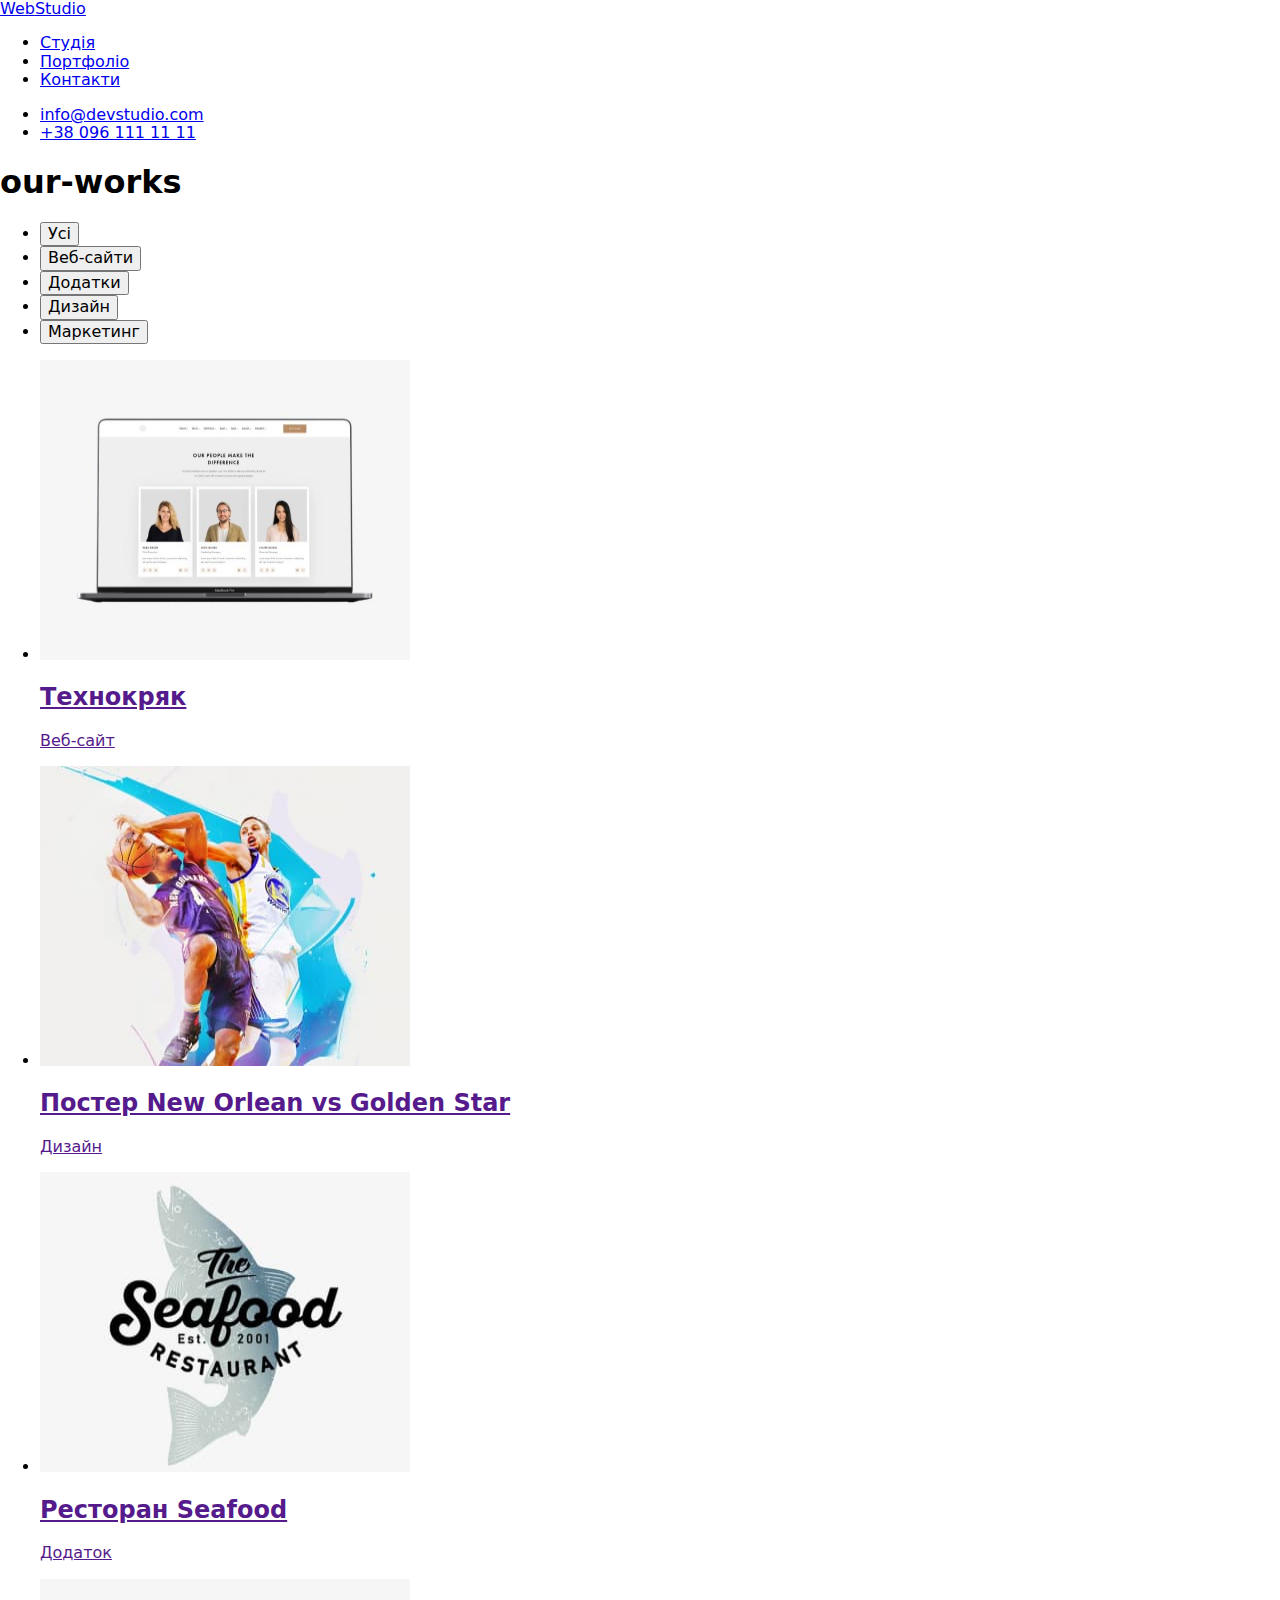
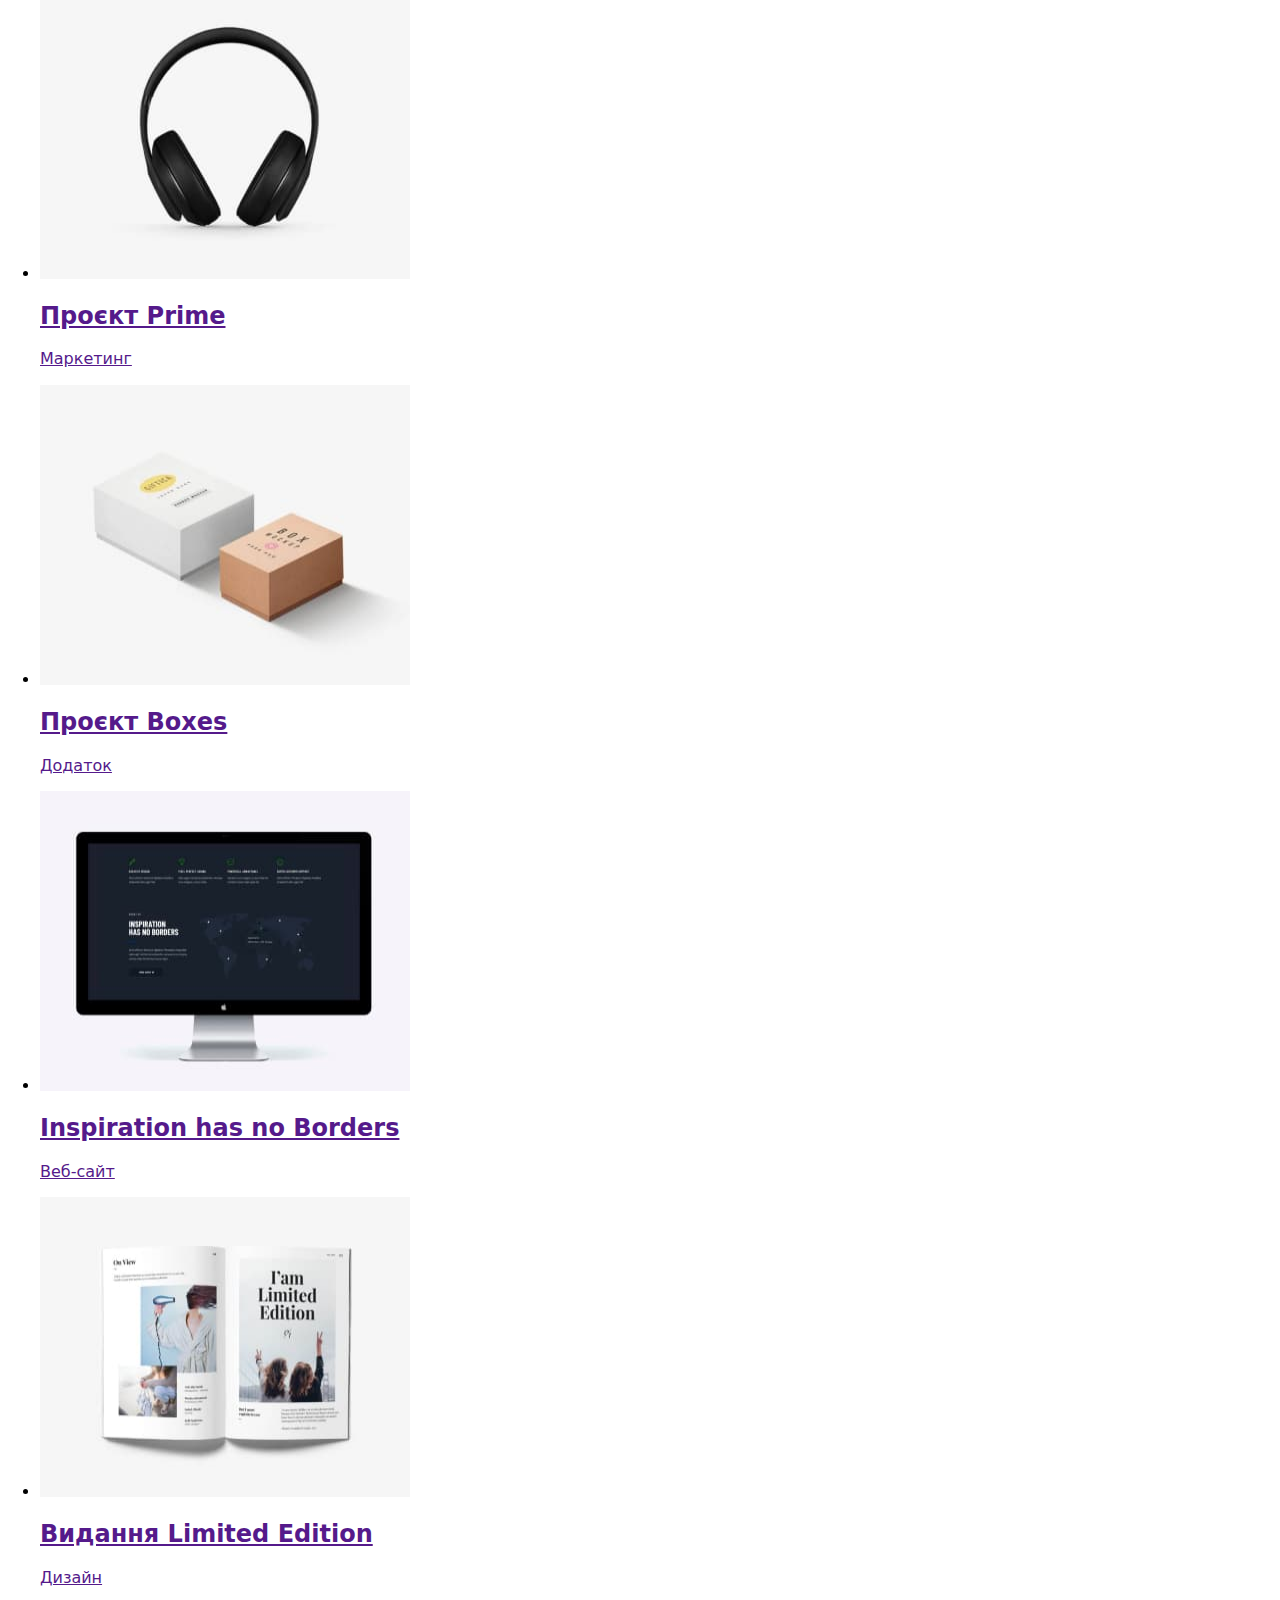
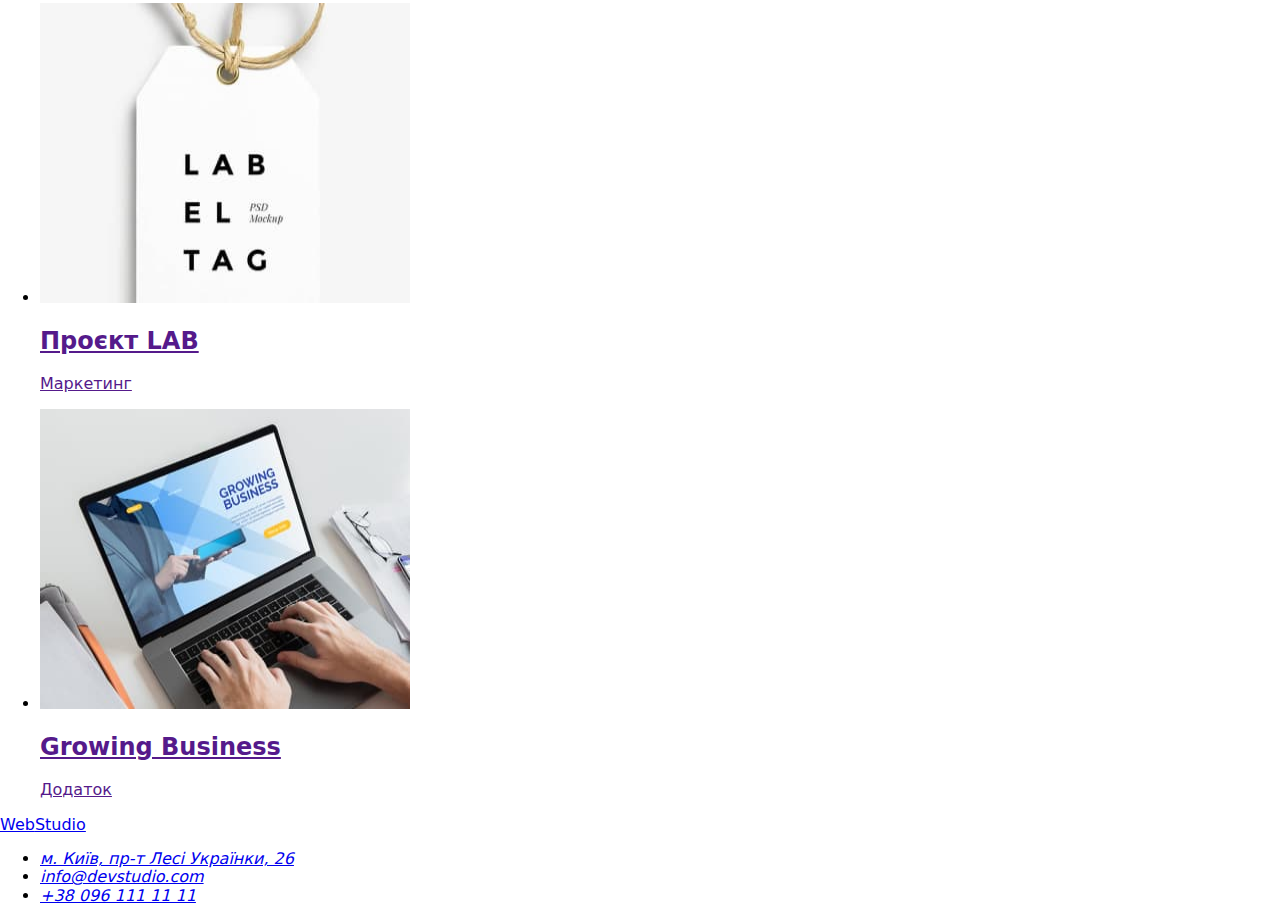
==== portfolio.html @ 29729729 "home-3" ====
<!DOCTYPE html>
<html lang="uk">
    <head>
        <meta charset="UTF-8">
        <meta http-equiv="X-UA-Compatible" content="IE=edge">
        <meta name="viewport" content="width=device-width, initial-scale=1.0">
        <title>Document</title>
        <link rel="preconnect" href="https://fonts.googleapis.com"> 
        <link rel="preconnect" href="https://fonts.gstatic.com" crossorigin> 
        <link href="https://fonts.googleapis.com/css2?family=Homemade+Apple&family=Raleway:wght@700&family=Roboto:wght@400;500;700;900&display=swap" rel="stylesheet">
        <link rel="stylesheet" href="https://cdn.jsdelivr.net/npm/modern-normalize@1.1.0/modern-normalize.min.css">
        <link rel="stylesheet" href="./css/styles.css">
    </head>
    <body>
        <header class="section-header">
            <nav   class="container nav-page">  
            <a class="logo" href="./index.html">Web<span class="logo-studio">Studio</span></a>
                <ul class="site-nav list">
                    <li class="item"> <a class="link" href="./index.html">Студія</a> </li>
                    <li class="item"> <a class="link current" href="./portfolio.html">Портфоліо</a></li>
                    <li class="item"> <a class="link" href="#">Контакти</a></li>
                </ul>
            <ul class="contact-list list">
                <li class="item"><a class="contact" href="mailto:info@devstudio.com">info@devstudio.com </a></li>
                <li class="item"><a class="contact" href="tel:+380961111111">+38 096 111 11 11 </a></li>
            </ul>
            </nav>
            </header>
        </header>
        <!--section projects-->
        <main>
            <section class="section-portfolio">
               <div class="container">
                <h1 class="portfolio-button visually-hidden">our-works</h1>
                <ul class="button-list list">
                    <li class="item"><button type="button" class="button secondary">Усі</button></li>
                    <li class="item"><button type="button" class="button secondary">Веб-сайти</button></li>
                    <li class="item"><button type="button" class="button secondary">Додатки</button></li>
                    <li class="item"><button type="button" class="button secondary">Дизайн</button></li>
                    <li class="item"><button type="button" class="button secondary">Маркетинг</button></li>
                </ul>
                    <ul class="portfolio-list list">
                        <li class="item"> 
                            <a class="portfolio-links" href=""><img  src="img/project-1.jpg"  alt="Технокряк"  width="370"  height="300">
                                <div class="about-projects">
                                    <h2 class="title">Технокряк</h2>
                                    <p class="portfolio-subtitle">Веб-сайт</p>
                                </div>
                            </a>
                        </li>
                        <li class="item">
                            <a class="portfolio-links" href=""><img src="img/project-2.jpg" alt="Постер New Orlean vs Golden Star" width="370" height="300">
                                <div class="about-projects">
                                    <h2 class="title">Постер New Orlean vs Golden Star</h2>
                                    <p class="portfolio-subtitle">Дизайн</p>
                                </div>
                            </a>
                        </li>
                        <li class="item">
                            <a class="portfolio-links" href=""><img src="img/project-3.jpg" alt="Ресторан Seafood" width="370" height="300">
                                <div class="about-projects">
                                    <h2 class="title">Ресторан Seafood</h2>
                                    <p class="portfolio-subtitle">Додаток</p>
                                </div>
                            </a>
                        </li>
                        <li class="item">
                            <a class="portfolio-links" href=""><img src="img/project-4.jpg" alt="Проєкт Prime" width="370" height="300">
                                <div class="about-projects">
                                    <h2 class="title">Проєкт Prime</h2>
                                    <p class="portfolio-subtitle">Маркетинг</p>
                                </div>
                            </a>
                        </li>
                        <li class="item">
                            <a class="portfolio-links" href=""><img src="img/project-5.jpg" alt="Проєкт Boxes" width="370" height="300">
                                <div class="about-projects">
                                    <h2 class="title">Проєкт Boxes</h2>
                                    <p class="portfolio-subtitle">Додаток</p>
                                </div>
                            </a>           
                        </li>
                        <li class="item">
                            <a class="portfolio-links" href=""><img src="img/project-6.jpg" alt="Inspiration has no Borders" width="370" height="300">
                                <div class="about-projects">
                                    <h2 class="title">Inspiration has no Borders</h2>
                                    <p class="portfolio-subtitle">Веб-сайт</p>
                                </div>
                            </a>
                        </li>
                        <li class="item">
                            <a class="portfolio-links" href=""><img src="img/project-7.jpg" alt="Видання Limited Edition" width="370" height="300">
                                <div class="about-projects">
                                    <h2 class="title">Видання Limited Edition</h2>
                                    <p class="portfolio-subtitle" >Дизайн</p>
                                </div>
                            </a>
                        </li>
                        <li class="item">
                            <a class="portfolio-links" href=""><img src="img/project-8.jpg" alt="Проєкт LAB" width="370" height="300">
                                <div class="about-projects"> 
                                    <h2 class="title">Проєкт LAB</h2>
                                    <p class="portfolio-subtitle">Маркетинг</p>
                                </div>
                            </a>
                          </li>
                        <li class="item">
                            <a class="portfolio-links" href=""><img src="img/project-9.jpg" alt="Growing Business" width="370" height="300">
                                <div class="about-projects">
                                    <h2 class="title">Growing Business</h2>
                                    <p class="portfolio-subtitle">Додаток</p>
                                </div>
                            </a>
                        </li> 
                    </ul>
               </div>
                
            </section>
            
        </main>
    <!--footer-->
    <footer class="section-footer">
        <div class="container">
          <a class="footer-logo" href="./index.html">Web<span class="footer-studio">Studio</span></a>
          <address class="address">
              <ul class="address-list list">
                  <li class="footer-item"><a class="address-link" href="https://goo.gl/maps/UXaTp1BrpEmgEW7">м. Київ, пр-т Лесі Українки, 26</a></li>
                  <li class="footer-item"><a class="footer-contact" href="mailto:info@devstudio.com">info@devstudio.com </a></li>
                  <li class="footer-item"><a class="footer-contact" href="tel:+380961111111">+38 096 111 11 11 </a></li>
              </ul>
          </address>
        </div>
      </footer>
  </body>
  
  </html>
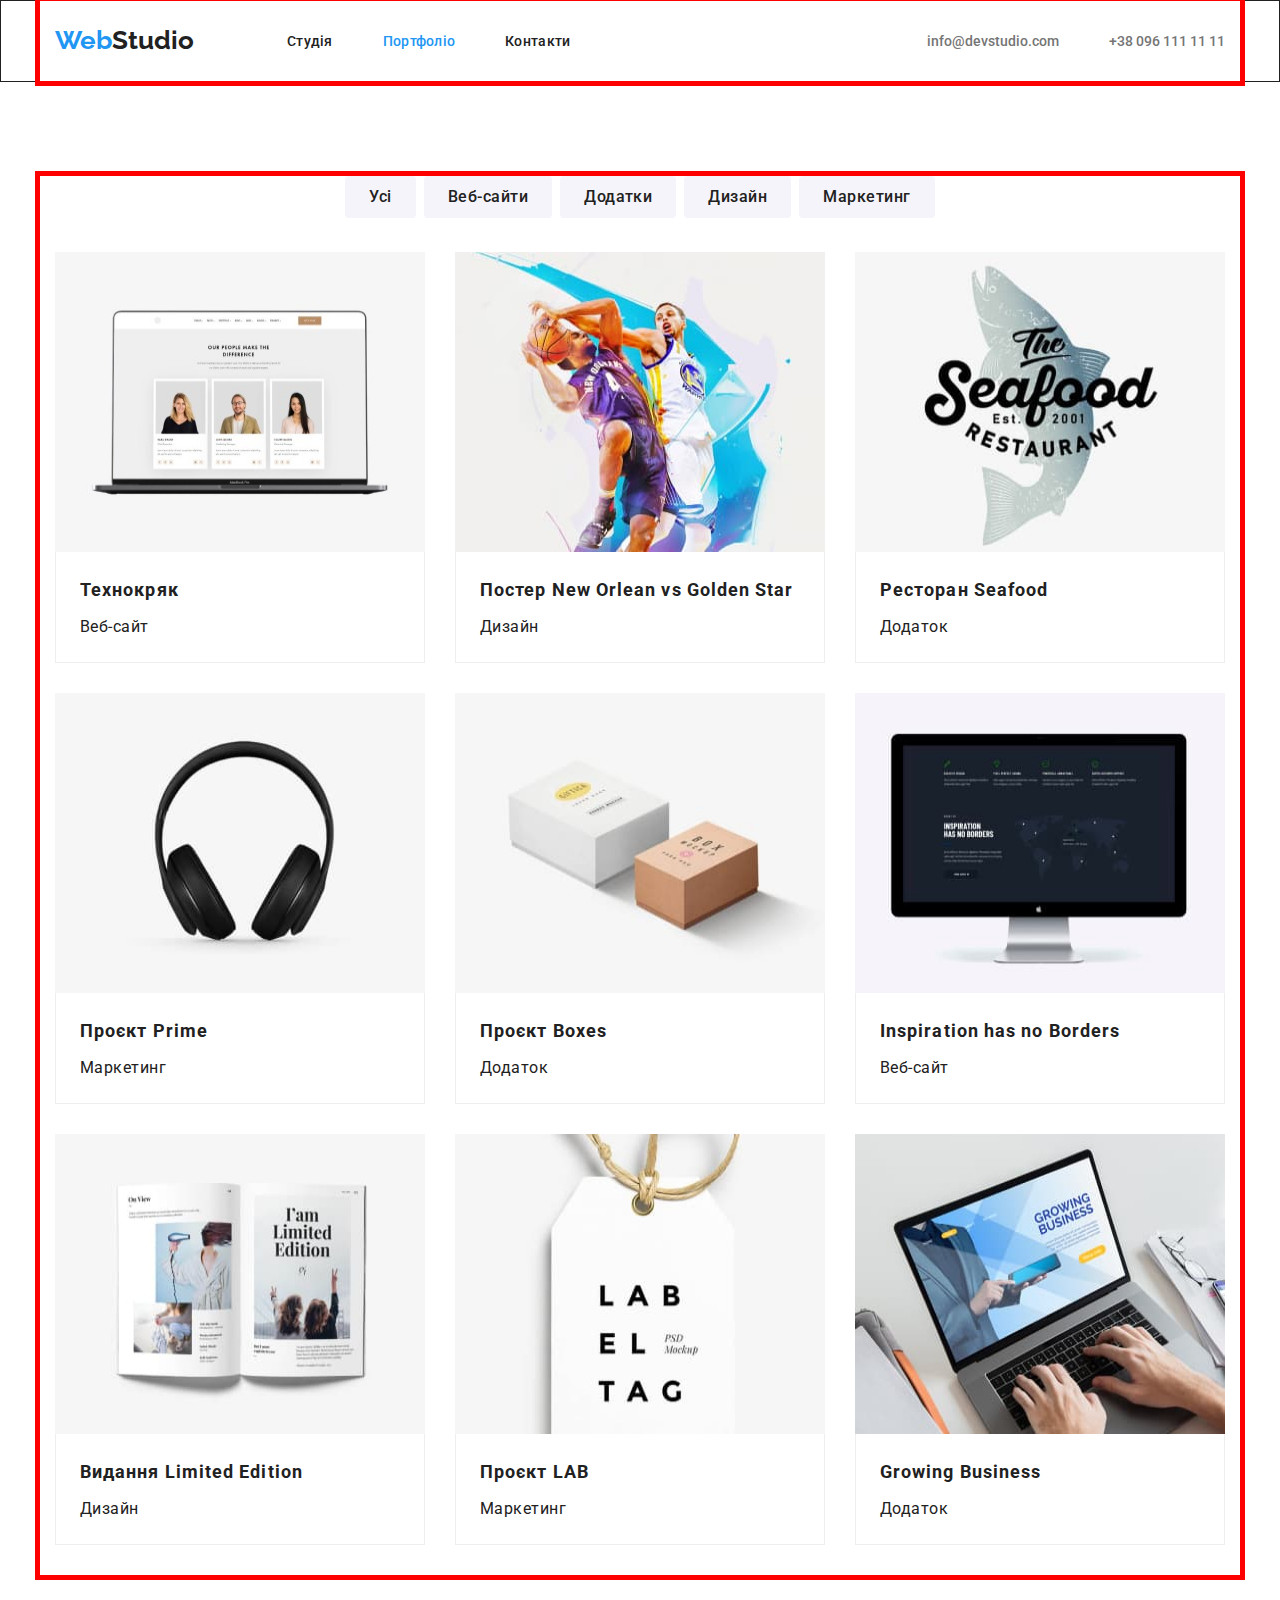
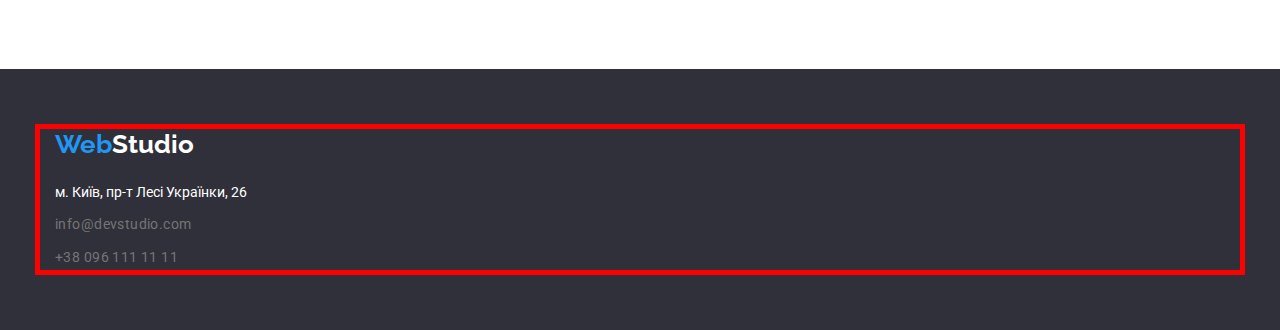
==== commit b2a26490: "home-work33" ====
--- a/portfolio.html
+++ b/portfolio.html
@@ -9,7 +9,7 @@
         <link rel="preconnect" href="https://fonts.gstatic.com" crossorigin> 
         <link href="https://fonts.googleapis.com/css2?family=Homemade+Apple&family=Raleway:wght@700&family=Roboto:wght@400;500;700;900&display=swap" rel="stylesheet">
         <link rel="stylesheet" href="https://cdn.jsdelivr.net/npm/modern-normalize@1.1.0/modern-normalize.min.css">
-        <link rel="stylesheet" href="./css/styles.css">
+        <link rel="stylesheet" href="./css/style.css">
     </head>
     <body>
         <header class="section-header">
--- a/css/style.css
+++ b/css/style.css
@@ -0,0 +1,390 @@
+:root{
+    --primery-text-color:#212121;
+    --secondery-text-color:#757575;
+    --accent-text-color: #2196F3;
+    --white-text-color: #FFFFFF;
+    --main-background-color: #F5F5F5;
+    --secondery-background-color: #2F303A;
+    --button-background-color: #F5F4FA;
+}
+body{
+    color:var(--primery-text-color);
+    background-color:var(--white-text-color);
+    font-family: Roboto, sans-serif;}
+.list{
+    list-style: none;
+    margin: 0;
+    padding: 0;
+}
+h1, h2,h3,p{
+    margin-bottom: 0;
+    margin-top: 0;
+}
+img{
+    display: block;
+}
+             /* LOGO */
+.logo{
+    padding-top: 24px;
+    padding-bottom: 25px;
+    color: var(--accent-text-color);
+    font-family: Raleway, sans-serif;
+    font-weight: 700;
+    font-size: 26px;
+    line-height: 1.2;
+    text-decoration: none;
+}
+.logo-studio{ 
+    color: var(--primery-text-color);
+}
+
+
+.section-header{
+border: 1px solid var(--primery-text-color);
+}
+
+     /* NAVIGATION */
+.nav-page{
+    display: flex;
+    align-items: center;
+}
+.site-nav{
+    display:flex;
+    margin-left: 93px;
+}
+.site-nav .item + .item {
+    margin-left: 50px;
+  }
+.site-nav .link{
+    display: block;
+    padding: 32px 0;
+    color: var(--primery-text-color);
+    font-weight: 500;
+    font-size: 14px;
+    line-height: 1.15;
+    letter-spacing: 0.02em;
+    text-decoration: none;
+}
+.site-nav .link:hover,
+.site-nav .link:focus{
+    color: var(--accent-text-color);
+}
+.site-nav .link.current {
+     color: var(--accent-text-color);
+}
+        /* CONTACTS */
+.contact-list{
+    display: flex;
+    margin-left: auto;
+}
+.contact-list .item + .item{
+    margin-left: 50px;
+}
+.contact:hover, .contact:focus{
+    color:var(--accent-text-color);
+}
+.contact{
+    color: var(--secondery-text-color);
+    font-weight: 500;
+    font-size: 14px;
+    line-height: 16px;
+    letter-spacing: 1.15;
+    text-decoration: none;
+    font-style: normal;
+}
+ /* hero- секція головна в шапці */
+ .section-hero{
+    padding: 200px 0;
+    text-align: center; 
+    color: var(--white-text-color);
+    background-color: var(--secondery-background-color);
+}
+.hero-title{
+    margin-top: 0;
+    margin-bottom: 30px;
+    margin-left: auto;
+    margin-right: auto;
+    width: 696px;
+    font-weight: 900;
+    font-size: 44px;
+    line-height: 1.36;
+    text-align: center;
+    letter-spacing: 0.06em;
+    text-transform: uppercase;
+}
+  
+/* sections-секції */
+.section-feature{
+    padding-top: 94px;
+    padding-bottom: 94px;
+    }
+ .feature-list{
+    display: flex;  
+ 
+ }
+ .feature-item{
+    margin-right:30px;
+    width: 270px;
+ }
+
+ .feature-item:last-child {
+    margin-right: 0;
+ }
+    
+.feature-list .title{
+    color:var(--primery-text-color);   
+    margin-top: 0;
+    margin-bottom: 10px ;
+    font-size: 14px;
+    line-height: 1.14;
+    letter-spacing: 0.03em;
+}
+.feauture-subtitle{
+    color:var(--secondery-text-color);
+    font-style: normal;
+    font-weight: 400;
+    font-size: 14px;
+    line-height: 1.71;    
+    letter-spacing: 0.03em;
+   }
+
+/* SECTION-WORK */
+.section-work{
+    padding-bottom: 94px;
+}
+.work-title{
+    margin-bottom: 50px;
+    color: var(--primery-text-color);
+    font-weight: 700;
+    font-size: 36px;
+    line-height: 1.16;
+    text-align: center;
+    letter-spacing: 0.03em;
+}
+.work-list{
+    display: flex;
+    justify-content: space-between;
+}
+/* .work-list .item + .item{
+    margin-left: 30px;
+} */
+
+/* OUR TEAM */
+.section-team{
+    background-color: var(--button-background-color);
+    padding-bottom: 94px;
+    padding-top: 94px;
+}
+.team-title{
+    padding-bottom: 50px;
+    color: var(--primery-text-color);
+    font-weight: 700;
+    font-size: 36px;
+    text-align: center;
+    letter-spacing: 0.03em;
+}
+.team-list{
+display: flex;
+}
+.team-list .item{
+  display: block;
+}
+.team-list .item + .item{
+    margin-left: 30px;
+}
+.about-team{
+    background-color: var(--white-text-color);
+    padding-top: 30px;
+    padding-bottom: 30px;
+    border-radius: 0px 0px 4px 4px;
+}
+.item-title{
+    color:var(--primery-text-color);
+    font-weight: 500;
+    font-size: 16px;
+    line-height: 1.18;
+    text-align: center;
+    letter-spacing: 0.03em;
+    
+}
+.subtitle{
+    margin-top: 10px;
+    color:var(--secondery-text-color);
+    font-weight: 400;
+    font-size: 16px;
+    line-height: 1.18;
+    text-align: center;
+    letter-spacing: 0.03em;
+    }
+/*portfolio*/
+.about-projects .title{
+    margin-bottom: 4px;;
+}
+.portfolio-subtitle{
+    font-weight: 400;
+    font-size: 16px;
+    line-height: 1.88;
+    letter-spacing: 0.03em;
+}
+.section-portfolio{
+    padding-top: 94px;
+    padding-bottom:94px;
+}
+.portfolio-list{
+    display: flex;
+    flex-wrap: wrap;
+    justify-content: space-between;
+  
+}
+   
+/* .portfolio-list .item{
+    margin-right: 30px;
+    margin-bottom: 30px;
+}
+.portfolio-list .item:nth-child(3n){
+margin-right: 0px;
+}
+.portfolio-list .item:nth-last-child(-n+3){
+margin-bottom: 0%;
+}  */
+.about-projects{
+    margin-bottom: 30px;
+    padding:20px 24px;
+    border-left: 1px solid #EEEEEE;
+    border-right: 1px solid #EEEEEE;
+    border-bottom: 1px solid #EEEEEE;
+
+}
+.portfolio-links{
+    color:var(--primery-text-color);
+    text-decoration: none;
+}
+
+.portfolio-links .title{
+    font-size: 18px;
+    line-height: 2;
+    letter-spacing: 0.06em;
+
+}
+/* footer-підвал */
+.footer-logo{
+    color: var(--accent-text-color);
+    font-family: Raleway, sans-serif;
+    font-weight: 700;
+    font-size: 26px;
+    line-height: 1.2;
+    text-decoration: none;
+}
+.footer-studio{
+    color: var(--white-text-color);
+}
+.section-footer{
+    padding-top:60px;
+    padding-bottom: 60px;
+    color: var(--white-text-color);
+    background-color: var(--secondery-background-color);
+}
+.address{margin-top: 20px;
+
+}
+.address-link{
+    color: var(--white-text-color);
+    font-size: 14px;
+    line-height: 1.7;
+    font-style: normal;
+    text-decoration: none;
+}
+.address-link:hover,
+.address-link:focus{
+    color: var(--accent-text-color);
+}
+.footer-item{
+    margin-bottom: 9px;}
+.footer-item:last-child{
+        margin-bottom: 0px;
+    }
+
+.footer-contact{
+    color: var(--secondery-text-color);
+    font-weight: 400;
+    font-size: 14px;
+    line-height: 1.71;
+    letter-spacing: 0.03em;
+    text-decoration: none;
+    font-style: normal;
+    }
+    .footer-contact:hover, .contact:focus{
+        color:var(--accent-text-color);
+    }
+
+/* buttons */
+.button-list{
+    display: flex;
+    justify-content:center;
+    align-items: center;
+    margin-bottom: 34px;
+}
+.button{
+    font-family: inherit;
+    color: var(--white-text-color);
+    background-color: var(--accent-text-color);
+    text-align: center;  
+    cursor: pointer;
+    border-radius: 4px;
+    border-color: transparent;
+} 
+
+.button.primery{ 
+    padding: 10px 32px;
+    font-weight: 700;
+    font-size: 16px;
+    line-height: 1.9;
+    letter-spacing: 0.06em;
+    border-radius: 4px;
+    border-color: var(--accent-text-color)
+} 
+
+
+.button.secondary{
+    padding: 6px 22px;
+    margin-top: 0;
+    font-weight: 500;
+    font-size: 16px;
+    line-height: 1.62;
+    text-align: center;
+    letter-spacing: 0.03em;
+    color: var(--primery-text-color);
+    background-color: var(--button-background-color);
+    border-radius: 4px;
+} 
+.button-list .item +.item{
+    margin-left: 8px;
+}
+
+.button.secondary:hover,
+.button.secondary:focus{
+    color: var(--white-text-color);
+    background-color: var(--accent-text-color);
+}
+.visually-hidden {
+    position: absolute;
+    width: 1px;
+    height: 1px;
+    margin: -1px;
+    border: 0;
+    padding: 0;
+    
+    white-space: nowrap;
+    clip-path: inset(100%);
+    clip: rect(0 0 0 0);
+    overflow: hidden;
+  }
+
+  .container{
+    align-items: center;
+    margin:auto;
+    width: 1200px;
+    padding-left: 15px;
+    padding-right: 15px;
+    outline: 5px solid red;
+ }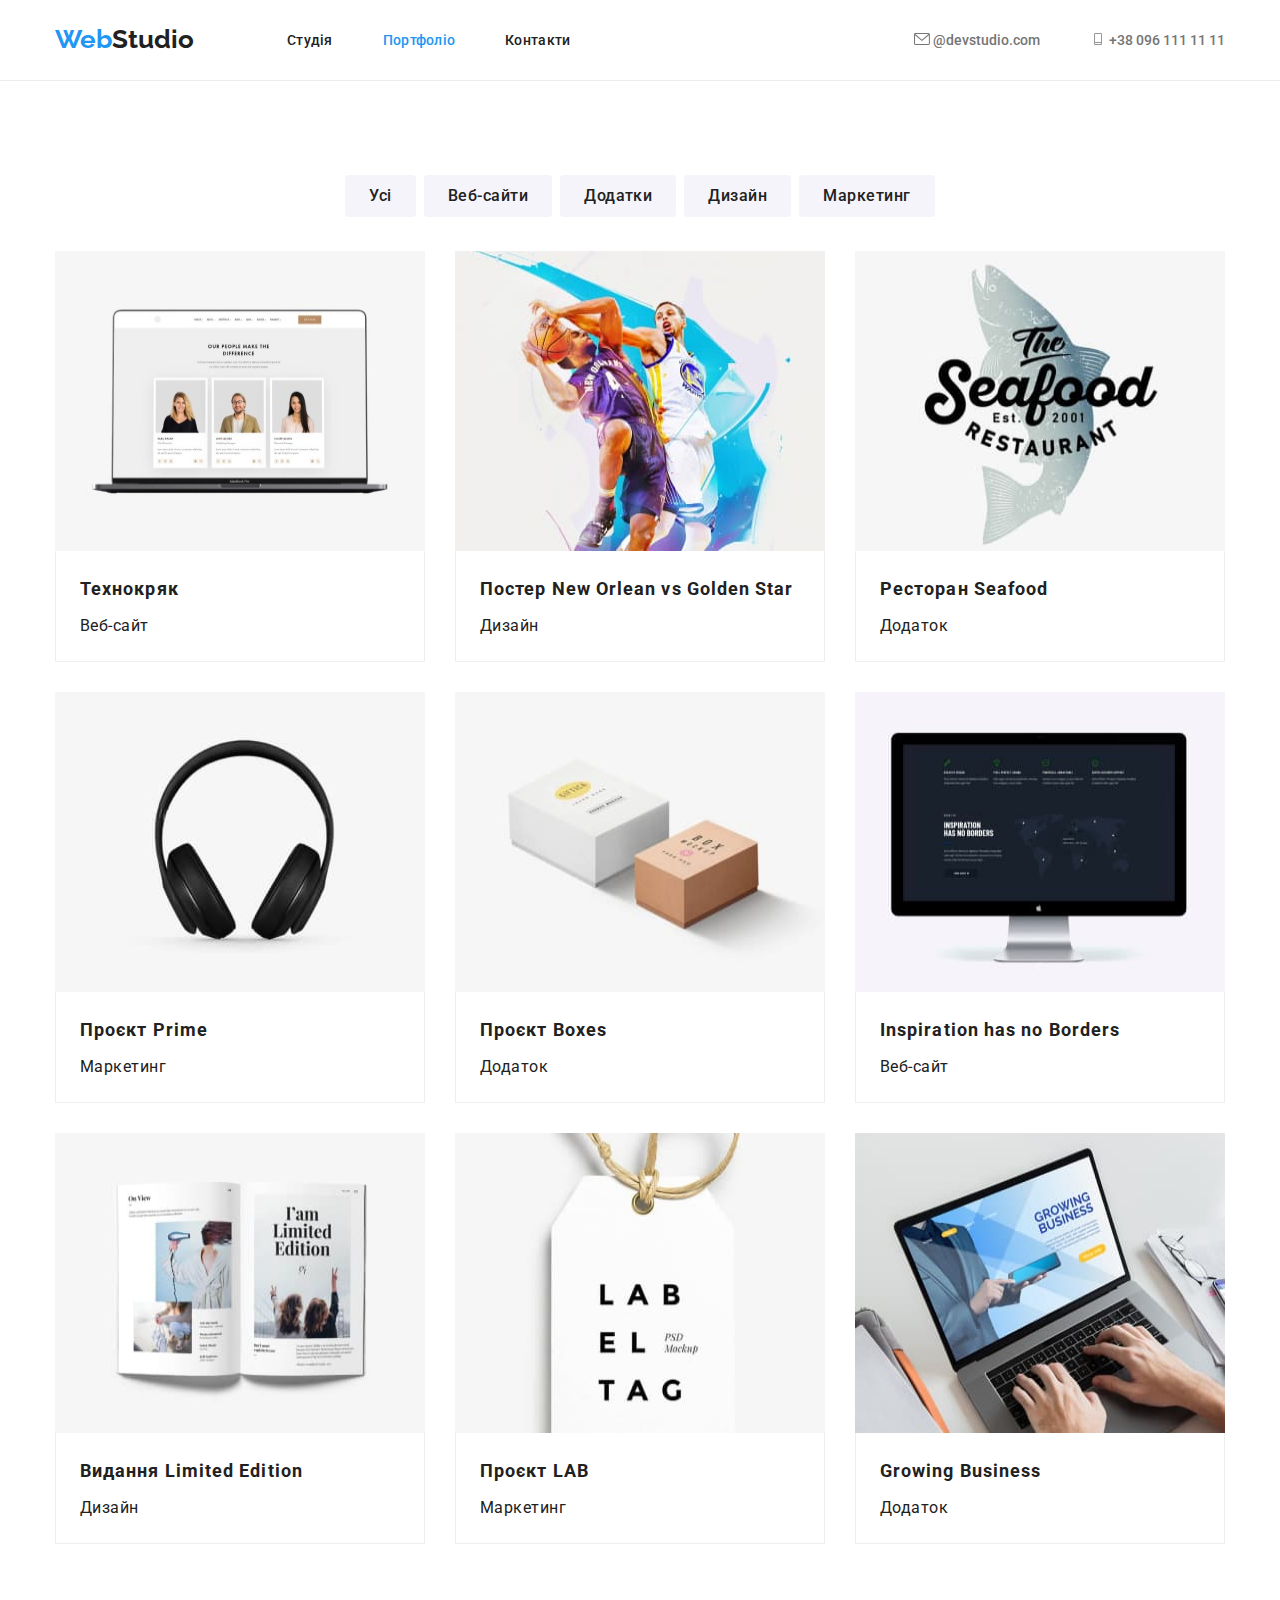
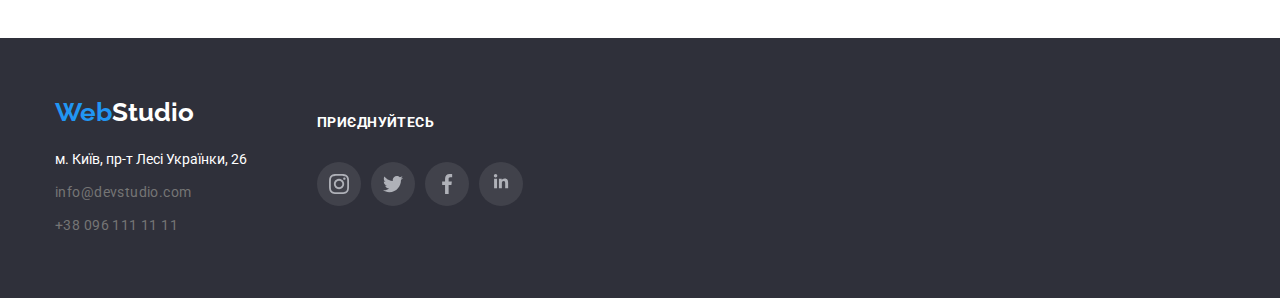
==== commit 007c9931: "home-work4/1" ====
--- a/portfolio.html
+++ b/portfolio.html
@@ -20,10 +20,24 @@
                     <li class="item"> <a class="link current" href="./portfolio.html">Портфоліо</a></li>
                     <li class="item"> <a class="link" href="#">Контакти</a></li>
                 </ul>
-            <ul class="contact-list list">
-                <li class="item"><a class="contact" href="mailto:info@devstudio.com">info@devstudio.com </a></li>
-                <li class="item"><a class="contact" href="tel:+380961111111">+38 096 111 11 11 </a></li>
-            </ul>
+                <ul class="contact-list list">
+                    <li class="item">
+                      <a class="contact" href="mailto:info@devstudio.com">
+                          <svg class="mail-icon" width="16" height="12">
+                              <use href="./img/icons.svg#icon-mail"></use>
+                          </svg>
+                          <span>@devstudio.com</span>
+                      </a>
+                    </li>
+                    <li class="item">
+                      <a class="contact" href="tel:+380961111111">
+                          <svg class="phone-icon" width="16" height="12">
+                              <use href="./img/icons.svg#icon-phone"></use>
+                          </svg>
+                          <span>+38 096 111 11 11 </span>
+                      </a>
+                    </li>
+                  </ul>
             </nav>
             </header>
         </header>
@@ -118,18 +132,54 @@
             </section>
             
         </main>
-    <!--footer-->
-    <footer class="section-footer">
-        <div class="container">
-          <a class="footer-logo" href="./index.html">Web<span class="footer-studio">Studio</span></a>
-          <address class="address">
-              <ul class="address-list list">
-                  <li class="footer-item"><a class="address-link" href="https://goo.gl/maps/UXaTp1BrpEmgEW7">м. Київ, пр-т Лесі Українки, 26</a></li>
-                  <li class="footer-item"><a class="footer-contact" href="mailto:info@devstudio.com">info@devstudio.com </a></li>
-                  <li class="footer-item"><a class="footer-contact" href="tel:+380961111111">+38 096 111 11 11 </a></li>
-              </ul>
-          </address>
+       <!--footer-->
+       <footer class="section-footer">
+        <div class="container footer">
+          <section class="fotter-nav">
+              <a class="footer-logo" href="./index.html">Web<span class="footer-studio">Studio</span></a>
+              <address class="address">
+                  <ul class="address-list list">
+                      <li class="footer-item"><a class="address-link" href="https://goo.gl/maps/UXaTp1BrpEmgEW7">м. Київ, пр-т Лесі Українки, 26</a></li>
+                      <li class="footer-item"><a class="footer-contact" href="mailto:info@devstudio.com">info@devstudio.com </a></li>
+                      <li class="footer-item"><a class="footer-contact" href="tel:+380961111111">+38 096 111 11 11 </a></li>
+                  </ul>
+              </address>
+          </section>
+          <div class="join-up">
+                  <h3 class="join-tittle">приєднуйтесь</h3>
+               <ul class="social-list">
+                  <li class="social-item list">
+                      <a href="" class="social-link footer link">
+                          <svg class="social-icons" width="20" height="20">
+                              <use href="./img/icons.svg#icon-instagram"></use>
+                          </svg>
+                      </a>
+                  </li>
+                  <li class="social-item list">
+                      <a href="" class="social-link footer link">
+                          <svg class="social-icons" width="20" height="20">
+                              <use href="./img/icons.svg#icon-twitter"></use>
+                          </svg>
+                      </a>
+                  </li>
+                  <li class="social-item list">
+                      <a href="" class="social-link  footer link">
+                          <svg class="social-icons" width="20" height="20">
+                              <use href="./img/icons.svg#icon-facebook"></use>
+                          </svg>
+                      </a>
+                  </li>
+                  <li class="social-item list">
+                      <a href="" class="social-link  footer link">
+                          <svg class="social-icons" width="20" height="20">
+                              <use href="./img/icons.svg#icon-linkedin"></use>
+                          </svg>
+                      </a>
+                  </li>
+               </ul>
+               </div>
         </div>
+        
       </footer>
   </body>
   
--- a/css/style.css
+++ b/css/style.css
@@ -1,3 +1,4 @@
+
 :root{
     --primery-text-color:#212121;
     --secondery-text-color:#757575;
@@ -6,6 +7,7 @@
     --main-background-color: #F5F5F5;
     --secondery-background-color: #2F303A;
     --button-background-color: #F5F4FA;
+    --icons-main-color: #AFB1B8;
 }
 body{
     color:var(--primery-text-color);
@@ -40,7 +42,7 @@
 
 
 .section-header{
-border: 1px solid var(--primery-text-color);
+border-bottom: 1px solid #ECECEC;
 }
 
      /* NAVIGATION */
@@ -76,12 +78,17 @@
 .contact-list{
     display: flex;
     margin-left: auto;
+    align-items: ;
 }
 .contact-list .item + .item{
     margin-left: 50px;
 }
-.contact:hover, .contact:focus{
+.contact:hover, 
+.contact:focus{
     color:var(--accent-text-color);
+}
+.mail-icon, .phone-icon{
+    fill:currentColor;
 }
 .contact{
     color: var(--secondery-text-color);
@@ -92,12 +99,25 @@
     text-decoration: none;
     font-style: normal;
 }
+
  /* hero- секція головна в шапці */
  .section-hero{
+    margin: auto;
     padding: 200px 0;
     text-align: center; 
+
+     max-width: 1600px;
+     max-height: 600px; 
     color: var(--white-text-color);
-    background-color: var(--secondery-background-color);
+    background-color: #C4C4C4;
+    background-image:linear-gradient(
+        rgba(47, 48, 58, 0.4),
+        rgba(47, 48, 58, 0.4)
+        ),
+    url(/img/hero-bg.jpg);
+    background-repeat: no-repeat;
+    background-position: center;
+    
 }
 .hero-title{
     margin-top: 0;
@@ -130,6 +150,29 @@
  .feature-item:last-child {
     margin-right: 0;
  }
+ .feature-item::before{
+    margin-bottom: 30px;
+    display: block;
+    content: '';
+    height: 120px;
+    background:var(--button-background-color);
+    border-radius: 4px;
+    background-repeat: no-repeat;
+    background-position: center;
+ }
+  .icon-antenna::before{
+    background-image: url(../img/bg-antenna.svg);
+ }
+ .icon-clock::before{
+    background-image: url(../img/bg-clock.svg);
+ }
+ .icon-diagram::before{
+    background-image: url(../img/bg-diagram.svg);
+ }
+ .icon-astronaut::before{
+    background-image: url(../img/bg-astronaut.svg);
+ }
+ 
     
 .feature-list .title{
     color:var(--primery-text-color);   
@@ -174,6 +217,8 @@
     background-color: var(--button-background-color);
     padding-bottom: 94px;
     padding-top: 94px;
+    max-width: 1600px;
+    margin: auto;
 }
 .team-title{
     padding-bottom: 50px;
@@ -192,6 +237,7 @@
 .team-list .item + .item{
     margin-left: 30px;
 }
+
 .about-team{
     background-color: var(--white-text-color);
     padding-top: 30px;
@@ -216,6 +262,88 @@
     text-align: center;
     letter-spacing: 0.03em;
     }
+
+    /* customers */
+    .customers-title{
+        font-weight: 700;
+        font-size: 36px;
+        line-height: 1.16;
+        text-align: center;
+        letter-spacing: 0.03em;
+        margin-bottom: 50px;
+
+    }
+    .customers{
+        padding-bottom: 94px;
+        padding-top: 94px;
+        max-width: 1600px;
+        margin: auto;
+    }
+    .customers-icon{
+        padding: 16px 32px;
+        width: 170px;
+        height: 92px;
+        border: 1px solid #AFB1B8;
+        border-radius: 4px;
+        fill: var(--icons-main-color);
+    }
+    .customers-icon:hover,
+    .customers-icon:focus{
+        fill: var(--accent-text-color);
+        border: 1px solid var(--accent-text-color);
+
+    }
+    .customers-list {
+        display: flex;
+        justify-content: center;
+        align-items: center;
+    }
+    .customers-list .customers-item + .customers-item{
+        margin-left: 30px;
+    }
+/* SOCIAL LINKS */
+.social-list{
+    display: flex;
+    padding-left: 0;
+    justify-content: center;
+}
+.social-list .social-item {
+    width:44px;
+    height: 44px;
+    margin-right: 10px;
+    margin-top: 16px;
+}
+.social-item:last-child{
+    margin-right: 0px;
+}
+.social-list .social-link {
+    width: 100%;
+    height: 100%;
+    display: flex;
+    align-items: center;
+    justify-content: center;
+    border-radius: 50px;
+    color: var(--icons-main-color);
+}
+.social-list .social-link.footer:hover{
+    background-color: var(--accent-text-color);
+    
+}
+.social-list .social-link.footer{
+    background:rgba(225, 225, 225, 10%);
+    
+}
+
+.social-link:hover{
+    background-color: var(--accent-text-color);
+}
+.social-item .social-icons{
+fill: currentColor;
+}
+.social-link:hover .social-icons{
+    color: var(--main-background-color);
+    }
+    
 /*portfolio*/
 .about-projects .title{
     margin-bottom: 4px;;
@@ -233,8 +361,14 @@
 .portfolio-list{
     display: flex;
     flex-wrap: wrap;
-    justify-content: space-between;
+    gap: 30px;
   
+}
+.portfolio-list .item{
+    display: flex;
+    flex-basis: calc((100% - 30px*2)/3);
+ 
+
 }
    
 /* .portfolio-list .item{
@@ -248,7 +382,6 @@
 margin-bottom: 0%;
 }  */
 .about-projects{
-    margin-bottom: 30px;
     padding:20px 24px;
     border-left: 1px solid #EEEEEE;
     border-right: 1px solid #EEEEEE;
@@ -272,7 +405,6 @@
     font-family: Raleway, sans-serif;
     font-weight: 700;
     font-size: 26px;
-    line-height: 1.2;
     text-decoration: none;
 }
 .footer-studio{
@@ -284,9 +416,10 @@
     color: var(--white-text-color);
     background-color: var(--secondery-background-color);
 }
-.address{margin-top: 20px;
-
-}
+.address{
+    margin-top: 20px;
+}
+
 .address-link{
     color: var(--white-text-color);
     font-size: 14px;
@@ -316,6 +449,18 @@
     .footer-contact:hover, .contact:focus{
         color:var(--accent-text-color);
     }
+.join-up{
+    display:block;
+    margin-left: 70px;
+}
+
+.join-tittle{
+font-weight: 700;
+font-size: 14px;
+line-height: 16px;
+letter-spacing: 0.03em;
+text-transform: uppercase;
+}
 
 /* buttons */
 .button-list{
@@ -386,5 +531,9 @@
     width: 1200px;
     padding-left: 15px;
     padding-right: 15px;
-    outline: 5px solid red;
- }+ }
+ .container.footer{
+    display: flex;
+    align-items: center;
+
+ }
